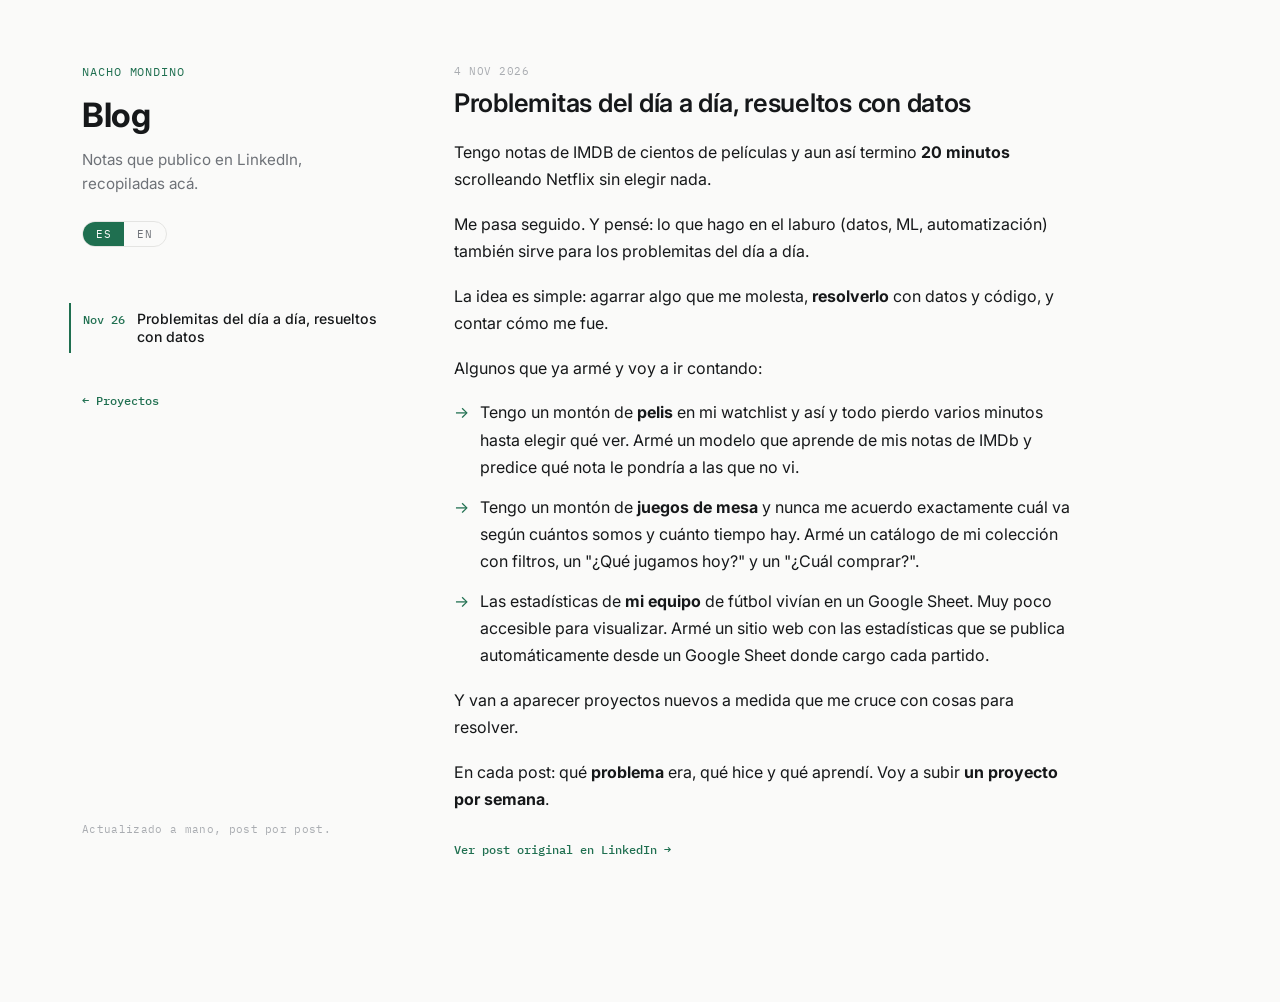
==== blog.html @ 65b8c3e7 "Agregar blog con el primer post y extraer JS compartido a site.js Co-Authored-By: Claude Sonnet 5.5 " ====
<!doctype html>
<html lang="es">
<head>
  <meta charset="utf-8">
  <meta name="viewport" content="width=device-width, initial-scale=1, viewport-fit=cover">
  <title>Blog · Ignacio Mondino</title>
  <meta name="description" content="Notas y artículos de Ignacio Mondino sobre producto, datos y proyectos propios.">
  <link rel="icon" type="image/svg+xml" href="favicon.svg">

  <meta property="og:type" content="website">
  <meta property="og:url" content="https://nachomondino1.github.io/portfolio/blog.html">
  <meta property="og:title" content="Blog · Ignacio Mondino">
  <meta property="og:description" content="Notas y artículos de Ignacio Mondino sobre producto, datos y proyectos propios.">
  <meta property="og:image" content="https://nachomondino1.github.io/portfolio/og-image.png">
  <meta property="og:image:width" content="1200">
  <meta property="og:image:height" content="630">
  <meta name="twitter:card" content="summary_large_image">
  <meta name="twitter:title" content="Blog · Ignacio Mondino">
  <meta name="twitter:description" content="Notas y artículos de Ignacio Mondino sobre producto, datos y proyectos propios.">
  <meta name="twitter:image" content="https://nachomondino1.github.io/portfolio/og-image.png">
  <link rel="preconnect" href="https://fonts.gstatic.com" crossorigin>
  <link rel="stylesheet" href="https://fonts.googleapis.com/css2?family=Inter:wght@400;500;600;700&family=IBM+Plex+Mono:wght@400;500&display=swap">
  <link rel="stylesheet" href="styles.css">
  <script>
    try {
      if (localStorage.getItem("ficheroLang") === "en") document.documentElement.setAttribute("lang", "en");
    } catch (e) {}
  </script>
</head>
<body>
  <div class="layout">
    <aside class="sidebar">
      <div class="sidebar-inner">
        <div class="identity">
          <p class="eyebrow">Nacho Mondino</p>
          <h1>Blog</h1>
          <p class="intro">
            <span data-lang="es">Notas que publico en LinkedIn, recopiladas acá.</span>
            <span data-lang="en" hidden>Notes I publish on LinkedIn, collected here. Posts are in Spanish.</span>
          </p>
          <div class="lang-toggle" role="group" aria-label="Idioma / Language">
            <button type="button" data-lang-btn="es">ES</button>
            <button type="button" data-lang-btn="en">EN</button>
          </div>
        </div>

        <nav class="toc" aria-label="Índice de posts">
          <ol>
            <li><a href="#problemitas-con-datos" data-toc="problemitas-con-datos"><span class="n">Nov 26</span><span class="t">Problemitas del día a día, resueltos con datos</span></a></li>
          </ol>
        </nav>

        <a class="side-link" href="index.html"><span data-lang="es">← Proyectos</span><span data-lang="en" hidden>← Projects</span></a>

        <p class="sidebar-foot">
          <span data-lang="es">Actualizado a mano, post por post.</span>
          <span data-lang="en" hidden>Updated by hand, one post at a time.</span>
        </p>
      </div>
    </aside>

    <main class="main">

      <article class="entry post group-start" id="problemitas-con-datos">
        <div class="entry-head">
          <div class="entry-head-main">
            <div class="meta-row">
              <time datetime="2026-11-04">4 Nov 2026</time>
            </div>
            <h2>Problemitas del día a día, resueltos con datos</h2>
          </div>
        </div>
        <div class="entry-body">
          <div class="post-body" lang="es">
            <p>Tengo notas de IMDB de cientos de películas y aun así termino <strong>20 minutos</strong> scrolleando Netflix sin elegir nada.</p>
            <p>Me pasa seguido. Y pensé: lo que hago en el laburo (datos, ML, automatización) también sirve para los problemitas del día a día.</p>
            <p>La idea es simple: agarrar algo que me molesta, <strong>resolverlo</strong> con datos y código, y contar cómo me fue.</p>
            <p>Algunos que ya armé y voy a ir contando:</p>
            <ul class="post-list">
              <li>Tengo un montón de <strong>pelis</strong> en mi watchlist y así y todo pierdo varios minutos hasta elegir qué ver. Armé un modelo que aprende de mis notas de IMDb y predice qué nota le pondría a las que no vi.</li>
              <li>Tengo un montón de <strong>juegos de mesa</strong> y nunca me acuerdo exactamente cuál va según cuántos somos y cuánto tiempo hay. Armé un catálogo de mi colección con filtros, un "¿Qué jugamos hoy?" y un "¿Cuál comprar?".</li>
              <li>Las estadísticas de <strong>mi equipo</strong> de fútbol vivían en un Google Sheet. Muy poco accesible para visualizar. Armé un sitio web con las estadísticas que se publica automáticamente desde un Google Sheet donde cargo cada partido.</li>
            </ul>
            <p>Y van a aparecer proyectos nuevos a medida que me cruce con cosas para resolver.</p>
            <p>En cada post: qué <strong>problema</strong> era, qué hice y qué aprendí. Voy a subir <strong>un proyecto por semana</strong>.</p>
          </div>
          <div class="links">
            <a href="https://www.linkedin.com/feed/update/urn:li:activity:7523444317441384449/" target="_blank" rel="noopener"><span data-lang="es">Ver post original en LinkedIn →</span><span data-lang="en" hidden>View original post on LinkedIn →</span></a>
          </div>
        </div>
      </article>

    </main>
  </div>

  <script src="site.js"></script>
</body>
</html>
---- styles.css ----
:root {
  color-scheme: light;
  --bg: #fafaf9;
  --bg-sidebar: #fafaf9;
  --ink: #16181a;
  --ink-muted: #6e7278;
  --ink-faint: #a9acb1;
  --rule: #e4e4e2;
  --accent: #1f6f50;
  --accent-soft: #1f6f501a;
  --live: #1f6f50;
  --paused: #a05a1f;
  --focus: #1f6f50;
}

@media (prefers-color-scheme: dark) {
  :root:not([data-theme="light"]) {
    color-scheme: dark;
    --bg: #0e0f10;
    --bg-sidebar: #0e0f10;
    --ink: #eceeec;
    --ink-muted: #93979c;
    --ink-faint: #54585d;
    --rule: #262829;
    --accent: #6fd3a8;
    --accent-soft: #6fd3a81a;
    --live: #6fd3a8;
    --paused: #e3a564;
    --focus: #6fd3a8;
  }
}

:root[data-theme="dark"] {
  color-scheme: dark;
  --bg: #0e0f10;
  --bg-sidebar: #0e0f10;
  --ink: #eceeec;
  --ink-muted: #93979c;
  --ink-faint: #54585d;
  --rule: #262829;
  --accent: #6fd3a8;
  --accent-soft: #6fd3a81a;
  --live: #6fd3a8;
  --paused: #e3a564;
  --focus: #6fd3a8;
}

* {
  box-sizing: border-box;
}

html {
  scroll-padding-top: 24px;
}

@media (prefers-reduced-motion: no-preference) {
  html {
    scroll-behavior: smooth;
  }
}

body {
  margin: 0;
  background: var(--bg);
  color: var(--ink);
  font-family: "Inter", system-ui, sans-serif;
  -webkit-font-smoothing: antialiased;
}

img {
  max-width: 100%;
}

a {
  color: inherit;
}

a:focus-visible,
button:focus-visible {
  outline: 2px solid var(--focus);
  outline-offset: 2px;
}

.layout {
  max-width: 1180px;
  margin: 0 auto;
  padding: 0 32px;
  display: grid;
  grid-template-columns: 300px minmax(0, 1fr);
  gap: 72px;
  align-items: start;
}

.sidebar {
  position: sticky;
  top: 0;
  padding-top: 64px;
  padding-bottom: 64px;
  min-height: 100vh;
  display: flex;
  flex-direction: column;
}

.sidebar-inner {
  display: flex;
  flex-direction: column;
  flex: 1;
}

.eyebrow {
  font-family: "IBM Plex Mono", ui-monospace, monospace;
  font-size: 0.72rem;
  letter-spacing: 0.08em;
  text-transform: uppercase;
  color: var(--accent);
  margin: 0 0 18px;
}

.identity h1 {
  font-family: "Inter", system-ui, sans-serif;
  font-weight: 700;
  font-size: 2.1rem;
  line-height: 1.1;
  margin: 0 0 14px;
  letter-spacing: -0.01em;
}

.intro {
  color: var(--ink-muted);
  font-size: 0.95rem;
  line-height: 1.6;
  margin: 0 0 24px;
  max-width: 34ch;
}

.lang-toggle {
  display: inline-flex;
  border: 1px solid var(--rule);
  border-radius: 20px;
  overflow: hidden;
  width: fit-content;
}

.lang-toggle button {
  appearance: none;
  border: 0;
  background: transparent;
  color: var(--ink-muted);
  font-family: "IBM Plex Mono", ui-monospace, monospace;
  font-size: 0.68rem;
  letter-spacing: 0.06em;
  padding: 5px 13px;
  cursor: pointer;
}

.lang-toggle button[aria-pressed="true"] {
  background: var(--accent);
  color: var(--bg);
}

.toc {
  margin-top: 56px;
}

.toc-group {
  font-family: "IBM Plex Mono", ui-monospace, monospace;
  font-size: 0.64rem;
  letter-spacing: 0.08em;
  text-transform: uppercase;
  color: var(--ink-faint);
  margin: 20px 0 6px;
}

.toc-group:first-child {
  margin-top: 0;
}

.toc ol {
  list-style: none;
  margin: 0;
  padding: 0;
  display: flex;
  flex-direction: column;
  gap: 2px;
}

.toc a {
  display: flex;
  align-items: baseline;
  gap: 12px;
  padding: 7px 0;
  text-decoration: none;
  color: var(--ink-muted);
  font-size: 0.88rem;
  border-left: 2px solid transparent;
  padding-left: 12px;
  margin-left: -13px;
  transition: color 0.15s ease, border-color 0.15s ease;
}

.toc .n {
  font-family: "IBM Plex Mono", ui-monospace, monospace;
  font-size: 0.72rem;
  color: var(--ink-faint);
  flex-shrink: 0;
}

.toc .t {
  line-height: 1.3;
}

.toc a:hover {
  color: var(--ink);
}

.toc a.active {
  color: var(--ink);
  border-left-color: var(--accent);
  font-weight: 500;
}

.toc a.active .n {
  color: var(--accent);
}

.side-link {
  align-self: flex-start;
  margin-top: 40px;
  font-family: "IBM Plex Mono", ui-monospace, monospace;
  font-size: 0.74rem;
  font-weight: 500;
  color: var(--accent);
  text-decoration: none;
  border-bottom: 1px solid transparent;
}

.side-link:hover,
.side-link:focus-visible {
  border-bottom-color: var(--accent);
}

.sidebar-foot {
  margin: auto 0 0;
  padding-top: 32px;
  font-family: "IBM Plex Mono", ui-monospace, monospace;
  font-size: 0.68rem;
  color: var(--ink-faint);
  letter-spacing: 0.03em;
}

.main {
  padding-top: 64px;
  padding-bottom: 96px;
  min-width: 0;
}

.group-head {
  padding: 48px 0 18px;
  border-top: 1px solid var(--rule);
}

.group-head:first-child {
  padding-top: 4px;
  border-top: none;
}

.group-label {
  font-family: "IBM Plex Mono", ui-monospace, monospace;
  font-size: 0.72rem;
  letter-spacing: 0.08em;
  text-transform: uppercase;
  color: var(--accent);
}

.entry {
  padding: 48px 0;
  border-top: 1px solid var(--rule);
  scroll-margin-top: 24px;
}

.entry.group-start {
  padding-top: 0;
  border-top: none;
}

.entry-head {
  display: flex;
  gap: 20px;
  margin-bottom: 20px;
}

.index {
  font-family: "IBM Plex Mono", ui-monospace, monospace;
  font-size: 0.78rem;
  color: var(--ink-faint);
  padding-top: 5px;
  flex-shrink: 0;
}

.entry-head-main {
  min-width: 0;
}

.meta-row {
  display: flex;
  align-items: center;
  gap: 10px;
  margin-bottom: 10px;
  font-family: "IBM Plex Mono", ui-monospace, monospace;
  font-size: 0.68rem;
  letter-spacing: 0.05em;
  text-transform: uppercase;
  color: var(--ink-faint);
}

.status {
  display: inline-flex;
  align-items: center;
  gap: 6px;
}

.status.live {
  color: var(--live);
}

.status.paused {
  color: var(--paused);
}

.status::before {
  content: "";
  width: 6px;
  height: 6px;
  border-radius: 50%;
  background: currentColor;
}

.entry h2 {
  font-family: "Inter", system-ui, sans-serif;
  font-weight: 600;
  font-size: 1.6rem;
  letter-spacing: -0.01em;
  margin: 0;
  line-height: 1.2;
}

.role {
  margin: 6px 0 0;
  font-family: "IBM Plex Mono", ui-monospace, monospace;
  font-size: 0.74rem;
  color: var(--ink-muted);
}

.entry-body {
  max-width: 62ch;
  padding-left: 48px;
}

.line {
  display: flex;
  gap: 14px;
  margin: 0 0 20px;
  font-size: 0.9rem;
  line-height: 1.6;
}

.label {
  font-family: "IBM Plex Mono", ui-monospace, monospace;
  font-size: 0.68rem;
  letter-spacing: 0.06em;
  text-transform: uppercase;
  color: var(--accent);
  flex-shrink: 0;
  padding-top: 2px;
}

.line .value {
  color: var(--ink-muted);
  overflow-wrap: anywhere;
}

.block {
  margin: 0 0 20px;
}

.block .label {
  display: block;
  margin-bottom: 8px;
}

.block p {
  margin: 0;
  color: var(--ink);
  font-size: 1rem;
  line-height: 1.65;
}

.block ul {
  margin: 0;
  padding-left: 1.1em;
  color: var(--ink-muted);
  font-size: 0.9rem;
  line-height: 1.6;
}

.block li {
  margin-bottom: 4px;
}

.block li:last-child {
  margin-bottom: 0;
}

.links {
  display: flex;
  flex-wrap: wrap;
  align-items: center;
  gap: 8px 18px;
  margin-top: 28px;
  font-family: "IBM Plex Mono", ui-monospace, monospace;
  font-size: 0.74rem;
}

.url {
  color: var(--ink-faint);
  overflow: hidden;
  text-overflow: ellipsis;
  white-space: nowrap;
  max-width: 220px;
}

.links a {
  color: var(--accent);
  text-decoration: none;
  font-weight: 500;
  white-space: nowrap;
  border-bottom: 1px solid transparent;
}

.links a:hover,
.links a:focus-visible {
  border-bottom-color: var(--accent);
}

.post .entry-body {
  padding-left: 0;
}

.post h2 {
  margin-top: 0;
}

.post-body p {
  margin: 0 0 1.1em;
  font-size: 1rem;
  line-height: 1.7;
}

.post-body p:last-child {
  margin-bottom: 0;
}

.post-list {
  list-style: none;
  margin: 0 0 1.1em;
  padding: 0;
}

.post-list li {
  position: relative;
  margin-bottom: 0.8em;
  padding-left: 1.6em;
  font-size: 1rem;
  line-height: 1.7;
}

.post-list li::before {
  content: "→";
  position: absolute;
  left: 0;
  color: var(--accent);
}

.empty {
  margin: 0;
  color: var(--ink-muted);
  font-size: 0.95rem;
  line-height: 1.6;
}

@media (max-width: 960px) {
  .layout {
    grid-template-columns: minmax(0, 1fr);
    gap: 0;
    padding: 0 20px;
  }

  .sidebar {
    position: static;
    min-height: 0;
    padding: 40px 0 32px;
  }

  .toc {
    margin-top: 32px;
  }

  .sidebar-foot {
    margin-top: 32px;
    padding-top: 0;
  }

  .main {
    padding-top: 8px;
    padding-bottom: 64px;
  }

  .entry-body {
    padding-left: 0;
  }

  .entry-head {
    gap: 12px;
  }
}

@media (max-width: 560px) {
  .identity h1 {
    font-size: 1.8rem;
  }

  .entry h2 {
    font-size: 1.35rem;
  }

  .links {
    gap: 6px 14px;
  }

  .url {
    flex-basis: 100%;
    max-width: 100%;
  }
}

[hidden]:not([hidden="until-found"]) {
  display: none !important;
}
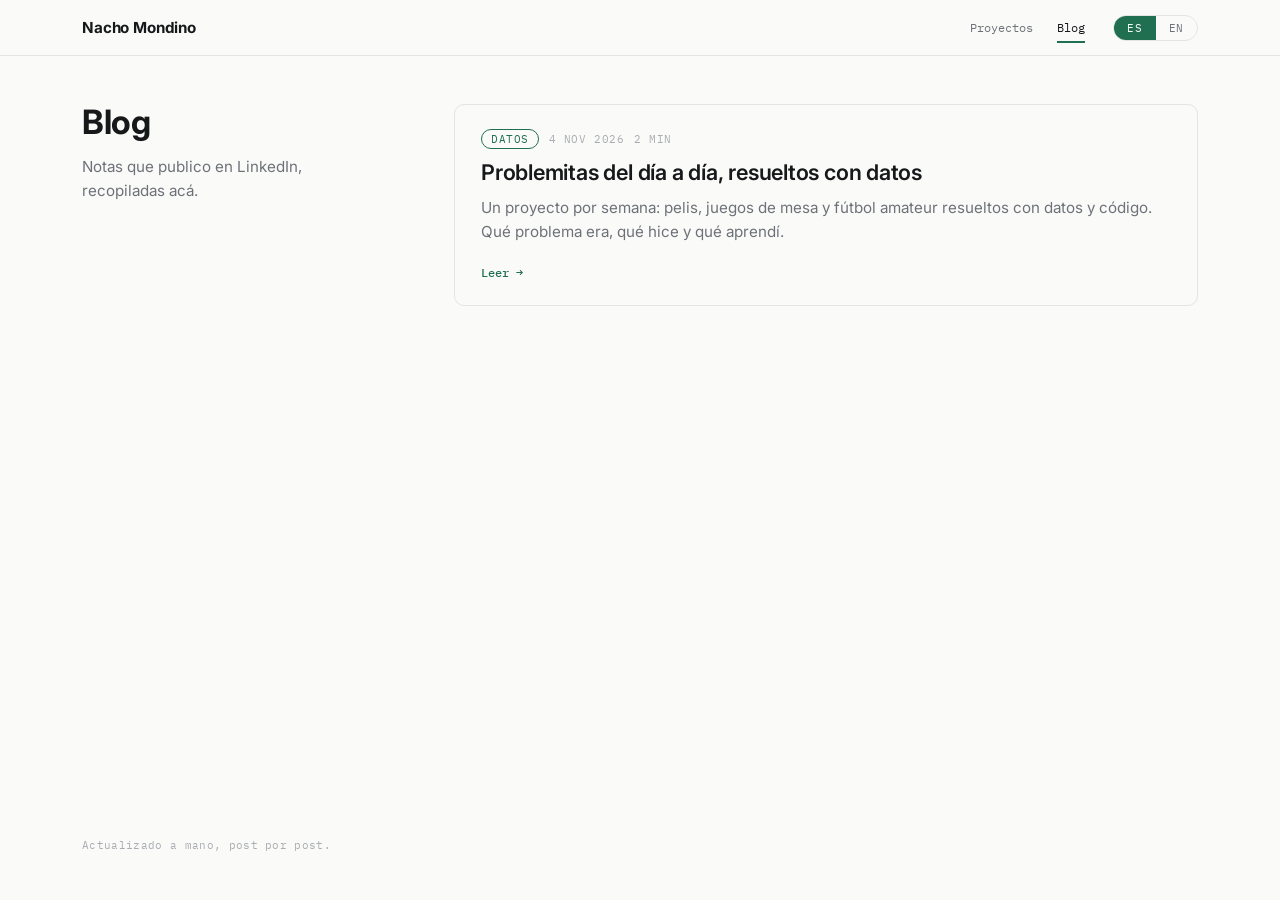
==== commit 0e330a20: "Agregar navbar, home con hero, blog en cards y posts individuales Co-Authored-By: Claude Sonnet 5.5 " ====
--- a/blog.html
+++ b/blog.html
@@ -28,30 +28,29 @@
   </script>
 </head>
 <body>
+  <header class="topbar">
+    <div class="topbar-inner">
+      <a class="brand" href="index.html">Nacho Mondino</a>
+      <nav class="topnav" aria-label="Principal">
+        <a href="proyectos.html"><span data-lang="es">Proyectos</span><span data-lang="en" hidden>Projects</span></a>
+        <a href="blog.html" aria-current="page"><span data-lang="es">Blog</span><span data-lang="en" hidden>Blog</span></a>
+      </nav>
+      <div class="lang-toggle" role="group" aria-label="Idioma / Language">
+        <button type="button" data-lang-btn="es">ES</button>
+        <button type="button" data-lang-btn="en">EN</button>
+      </div>
+    </div>
+  </header>
   <div class="layout">
     <aside class="sidebar">
       <div class="sidebar-inner">
         <div class="identity">
-          <p class="eyebrow">Nacho Mondino</p>
           <h1>Blog</h1>
           <p class="intro">
             <span data-lang="es">Notas que publico en LinkedIn, recopiladas acá.</span>
             <span data-lang="en" hidden>Notes I publish on LinkedIn, collected here. Posts are in Spanish.</span>
           </p>
-          <div class="lang-toggle" role="group" aria-label="Idioma / Language">
-            <button type="button" data-lang-btn="es">ES</button>
-            <button type="button" data-lang-btn="en">EN</button>
-          </div>
         </div>
-
-        <nav class="toc" aria-label="Índice de posts">
-          <ol>
-            <li><a href="#problemitas-con-datos" data-toc="problemitas-con-datos"><span class="n">Nov 26</span><span class="t">Problemitas del día a día, resueltos con datos</span></a></li>
-          </ol>
-        </nav>
-
-        <a class="side-link" href="index.html"><span data-lang="es">← Proyectos</span><span data-lang="en" hidden>← Projects</span></a>
-
         <p class="sidebar-foot">
           <span data-lang="es">Actualizado a mano, post por post.</span>
           <span data-lang="en" hidden>Updated by hand, one post at a time.</span>
@@ -60,36 +59,18 @@
     </aside>
 
     <main class="main">
-
-      <article class="entry post group-start" id="problemitas-con-datos">
-        <div class="entry-head">
-          <div class="entry-head-main">
-            <div class="meta-row">
-              <time datetime="2026-11-04">4 Nov 2026</time>
-            </div>
-            <h2>Problemitas del día a día, resueltos con datos</h2>
+      <div class="cards">
+        <a class="card" href="blog/problemitas-con-datos.html">
+          <div class="meta-row">
+            <span class="tag">Datos</span>
+            <time datetime="2026-11-04">4 Nov 2026</time>
+            <span>2 min</span>
           </div>
-        </div>
-        <div class="entry-body">
-          <div class="post-body" lang="es">
-            <p>Tengo notas de IMDB de cientos de películas y aun así termino <strong>20 minutos</strong> scrolleando Netflix sin elegir nada.</p>
-            <p>Me pasa seguido. Y pensé: lo que hago en el laburo (datos, ML, automatización) también sirve para los problemitas del día a día.</p>
-            <p>La idea es simple: agarrar algo que me molesta, <strong>resolverlo</strong> con datos y código, y contar cómo me fue.</p>
-            <p>Algunos que ya armé y voy a ir contando:</p>
-            <ul class="post-list">
-              <li>Tengo un montón de <strong>pelis</strong> en mi watchlist y así y todo pierdo varios minutos hasta elegir qué ver. Armé un modelo que aprende de mis notas de IMDb y predice qué nota le pondría a las que no vi.</li>
-              <li>Tengo un montón de <strong>juegos de mesa</strong> y nunca me acuerdo exactamente cuál va según cuántos somos y cuánto tiempo hay. Armé un catálogo de mi colección con filtros, un "¿Qué jugamos hoy?" y un "¿Cuál comprar?".</li>
-              <li>Las estadísticas de <strong>mi equipo</strong> de fútbol vivían en un Google Sheet. Muy poco accesible para visualizar. Armé un sitio web con las estadísticas que se publica automáticamente desde un Google Sheet donde cargo cada partido.</li>
-            </ul>
-            <p>Y van a aparecer proyectos nuevos a medida que me cruce con cosas para resolver.</p>
-            <p>En cada post: qué <strong>problema</strong> era, qué hice y qué aprendí. Voy a subir <strong>un proyecto por semana</strong>.</p>
-          </div>
-          <div class="links">
-            <a href="https://www.linkedin.com/feed/update/urn:li:activity:7523444317441384449/" target="_blank" rel="noopener"><span data-lang="es">Ver post original en LinkedIn →</span><span data-lang="en" hidden>View original post on LinkedIn →</span></a>
-          </div>
-        </div>
-      </article>
-
+          <h2>Problemitas del día a día, resueltos con datos</h2>
+          <p>Un proyecto por semana: pelis, juegos de mesa y fútbol amateur resueltos con datos y código. Qué problema era, qué hice y qué aprendí.</p>
+          <span class="card-cta"><span data-lang="es">Leer →</span><span data-lang="en" hidden>Read →</span></span>
+        </a>
+      </div>
     </main>
   </div>
 
--- a/styles.css
+++ b/styles.css
@@ -50,7 +50,7 @@
 }
 
 html {
-  scroll-padding-top: 24px;
+  scroll-padding-top: 80px;
 }
 
 @media (prefers-reduced-motion: no-preference) {
@@ -79,6 +79,57 @@
 button:focus-visible {
   outline: 2px solid var(--focus);
   outline-offset: 2px;
+}
+
+.topbar {
+  position: sticky;
+  top: 0;
+  z-index: 10;
+  height: 56px;
+  background: color-mix(in srgb, var(--bg) 88%, transparent);
+  backdrop-filter: blur(10px);
+  border-bottom: 1px solid var(--rule);
+}
+
+.topbar-inner {
+  max-width: 1180px;
+  height: 100%;
+  margin: 0 auto;
+  padding: 0 32px;
+  display: flex;
+  align-items: center;
+  gap: 28px;
+}
+
+.brand {
+  font-weight: 700;
+  font-size: 0.95rem;
+  letter-spacing: -0.01em;
+  text-decoration: none;
+  margin-right: auto;
+}
+
+.topnav {
+  display: flex;
+  gap: 24px;
+}
+
+.topnav a {
+  font-family: "IBM Plex Mono", ui-monospace, monospace;
+  font-size: 0.78rem;
+  color: var(--ink-muted);
+  text-decoration: none;
+  padding: 6px 0;
+  border-bottom: 2px solid transparent;
+}
+
+.topnav a:hover {
+  color: var(--ink);
+}
+
+.topnav a[aria-current="page"] {
+  color: var(--ink);
+  border-bottom-color: var(--accent);
 }
 
 .layout {
@@ -93,10 +144,10 @@
 
 .sidebar {
   position: sticky;
-  top: 0;
-  padding-top: 64px;
-  padding-bottom: 64px;
-  min-height: 100vh;
+  top: 56px;
+  padding-top: 48px;
+  padding-bottom: 48px;
+  min-height: calc(100vh - 56px);
   display: flex;
   flex-direction: column;
 }
@@ -249,7 +300,7 @@
 }
 
 .main {
-  padding-top: 64px;
+  padding-top: 48px;
   padding-bottom: 96px;
   min-width: 0;
 }
@@ -275,7 +326,7 @@
 .entry {
   padding: 48px 0;
   border-top: 1px solid var(--rule);
-  scroll-margin-top: 24px;
+  scroll-margin-top: 80px;
 }
 
 .entry.group-start {
@@ -488,7 +539,243 @@
   line-height: 1.6;
 }
 
+.cards {
+  display: grid;
+  gap: 16px;
+}
+
+.card {
+  display: block;
+  padding: 24px 26px;
+  border: 1px solid var(--rule);
+  border-radius: 10px;
+  text-decoration: none;
+  transition: border-color 0.15s ease, transform 0.15s ease;
+}
+
+.card:hover,
+.card:focus-visible {
+  border-color: var(--accent);
+  transform: translateY(-2px);
+}
+
+.card h2 {
+  font-weight: 600;
+  font-size: 1.35rem;
+  letter-spacing: -0.01em;
+  line-height: 1.25;
+  margin: 0 0 10px;
+}
+
+.card p {
+  margin: 0 0 16px;
+  color: var(--ink-muted);
+  font-size: 0.95rem;
+  line-height: 1.6;
+}
+
+.card-cta {
+  font-family: "IBM Plex Mono", ui-monospace, monospace;
+  font-size: 0.74rem;
+  font-weight: 500;
+  color: var(--accent);
+}
+
+.tag {
+  color: var(--accent);
+  border: 1px solid var(--accent);
+  border-radius: 20px;
+  padding: 2px 9px;
+}
+
+.article-page {
+  max-width: 720px;
+  margin: 0 auto;
+  padding: 48px 20px 96px;
+}
+
+.hero {
+  border-bottom: 1px solid var(--rule);
+  background: radial-gradient(ellipse at 80% 0%, var(--accent-soft), transparent 60%);
+}
+
+.hero-inner {
+  max-width: 1180px;
+  margin: 0 auto;
+  padding: 72px 32px;
+  display: grid;
+  grid-template-columns: minmax(0, 1.2fr) minmax(0, 0.8fr);
+  gap: 64px;
+  align-items: center;
+}
+
+.hero h1 {
+  font-weight: 700;
+  font-size: clamp(2.2rem, 5vw, 3.6rem);
+  line-height: 1.05;
+  letter-spacing: -0.025em;
+  margin: 0 0 22px;
+}
+
+.hero .lead {
+  max-width: 48ch;
+  margin: 0 0 32px;
+}
+
+.hero-photo {
+  width: 100%;
+  max-width: 400px;
+  height: auto;
+  aspect-ratio: 4 / 5;
+  object-fit: cover;
+  object-position: 50% 20%;
+  border-radius: 14px;
+  border: 1px solid var(--rule);
+  justify-self: end;
+}
+
+.cta-row {
+  display: flex;
+  flex-wrap: wrap;
+  gap: 12px;
+  margin-bottom: 28px;
+}
+
+.btn {
+  display: inline-block;
+  padding: 12px 22px;
+  border: 1px solid var(--rule);
+  border-radius: 8px;
+  font-weight: 500;
+  font-size: 0.95rem;
+  text-decoration: none;
+  transition: border-color 0.15s ease;
+}
+
+.btn:hover {
+  border-color: var(--accent);
+}
+
+.btn-primary {
+  background: var(--accent);
+  border-color: var(--accent);
+  color: var(--bg);
+}
+
+.social {
+  display: flex;
+  gap: 20px;
+  font-family: "IBM Plex Mono", ui-monospace, monospace;
+  font-size: 0.78rem;
+}
+
+.social a {
+  color: var(--ink-muted);
+  text-decoration: none;
+}
+
+.social a:hover {
+  color: var(--accent);
+}
+
+@media (max-width: 800px) {
+  .hero-inner {
+    grid-template-columns: minmax(0, 1fr);
+    padding: 40px 20px;
+    gap: 32px;
+  }
+
+  .hero-photo {
+    order: -1;
+    max-width: 260px;
+    justify-self: start;
+  }
+}
+
+.home h1 {
+  margin-bottom: 20px;
+}
+
+.home .eyebrow {
+  margin-bottom: 14px;
+}
+
+.lead {
+  color: var(--ink-muted);
+  font-size: 1.1rem;
+  line-height: 1.65;
+  margin: 0 0 8px;
+}
+
+.home section {
+  margin-top: 48px;
+}
+
+.home h2 {
+  font-size: 0.72rem;
+  font-family: "IBM Plex Mono", ui-monospace, monospace;
+  letter-spacing: 0.08em;
+  text-transform: uppercase;
+  color: var(--accent);
+  font-weight: 500;
+  margin: 0 0 16px;
+}
+
+.home .card h2 {
+  font-family: "Inter", system-ui, sans-serif;
+  font-size: 1.35rem;
+  text-transform: none;
+  letter-spacing: -0.01em;
+  color: var(--ink);
+  font-weight: 600;
+  margin: 0 0 10px;
+}
+
+.home section p {
+  margin: 0 0 1em;
+  line-height: 1.7;
+}
+
+.home .cards {
+  margin-top: 56px;
+  grid-template-columns: repeat(2, minmax(0, 1fr));
+}
+
+@media (max-width: 560px) {
+  .home .cards {
+    grid-template-columns: minmax(0, 1fr);
+  }
+}
+
+.back {
+  display: inline-block;
+  margin-bottom: 32px;
+  font-family: "IBM Plex Mono", ui-monospace, monospace;
+  font-size: 0.74rem;
+  color: var(--accent);
+  text-decoration: none;
+}
+
+.article-page h1 {
+  font-weight: 700;
+  font-size: 2.1rem;
+  line-height: 1.15;
+  letter-spacing: -0.015em;
+  margin: 0 0 28px;
+}
+
+.en-note {
+  color: var(--ink-faint);
+  font-size: 0.85rem;
+  margin: -12px 0 20px;
+}
+
 @media (max-width: 960px) {
+  .topbar-inner {
+    padding: 0 20px;
+    gap: 18px;
+  }
+
   .layout {
     grid-template-columns: minmax(0, 1fr);
     gap: 0;
@@ -525,6 +812,22 @@
 }
 
 @media (max-width: 560px) {
+  .article-page h1 {
+    font-size: 1.7rem;
+  }
+
+  .topbar-inner {
+    gap: 14px;
+  }
+
+  .brand {
+    font-size: 0.85rem;
+  }
+
+  .topnav {
+    gap: 14px;
+  }
+
   .identity h1 {
     font-size: 1.8rem;
   }
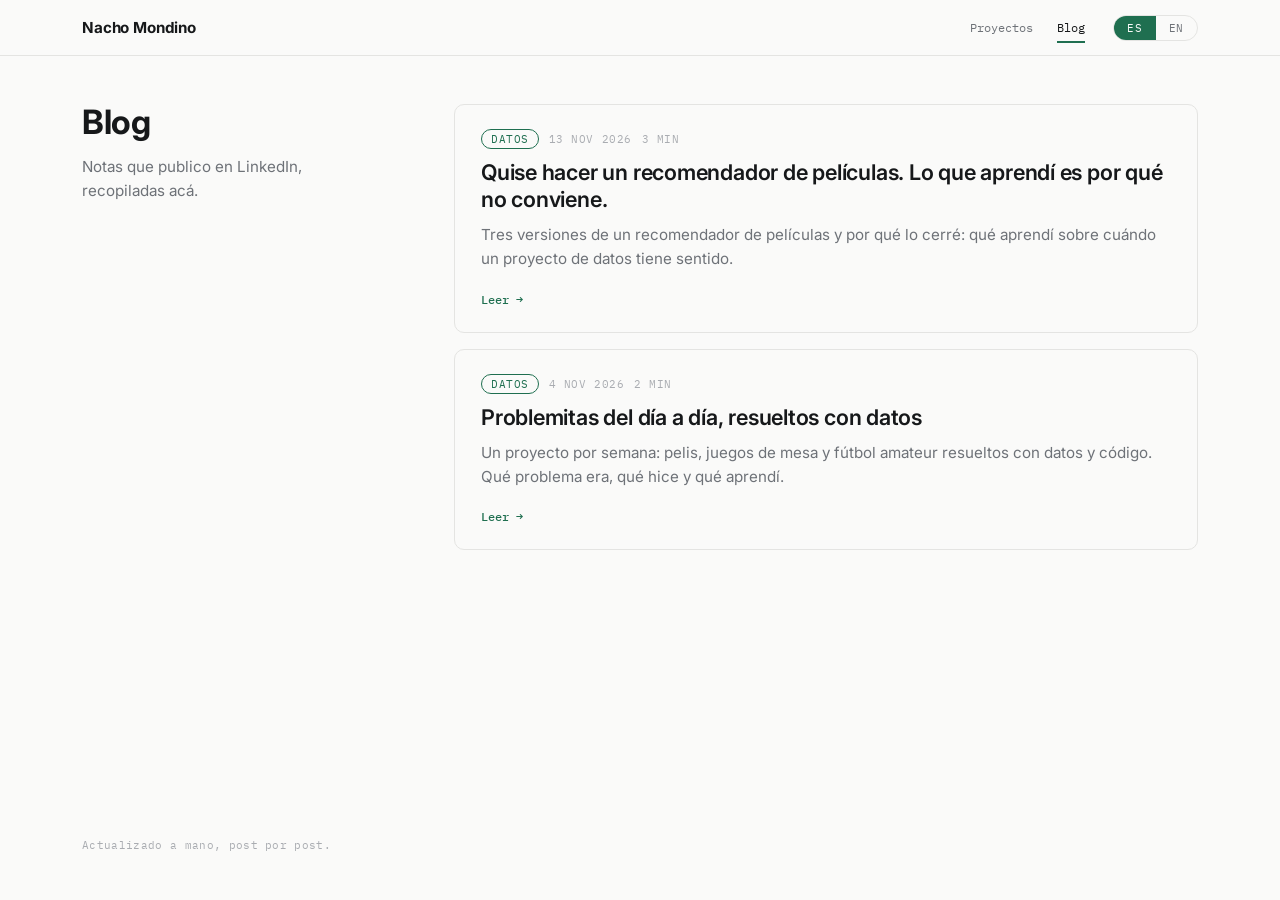
==== commit 93fe4eee: "Agregar post del recomendador de películas al blog Co-Authored-By: Claude Sonnet 5.5 <noreply@anthro" ====
--- a/blog.html
+++ b/blog.html
@@ -60,6 +60,16 @@
 
     <main class="main">
       <div class="cards">
+        <a class="card" href="blog/recomendador-de-peliculas.html">
+          <div class="meta-row">
+            <span class="tag">Datos</span>
+            <time datetime="2026-11-13">13 Nov 2026</time>
+            <span>3 min</span>
+          </div>
+          <h2>Quise hacer un recomendador de películas. Lo que aprendí es por qué no conviene.</h2>
+          <p>Tres versiones de un recomendador de películas y por qué lo cerré: qué aprendí sobre cuándo un proyecto de datos tiene sentido.</p>
+          <span class="card-cta"><span data-lang="es">Leer →</span><span data-lang="en" hidden>Read →</span></span>
+        </a>
         <a class="card" href="blog/problemitas-con-datos.html">
           <div class="meta-row">
             <span class="tag">Datos</span>
--- a/styles.css
+++ b/styles.css
@@ -532,6 +532,14 @@
   color: var(--accent);
 }
 
+.post-list.plain li {
+  padding-left: 0;
+}
+
+.post-list.plain li::before {
+  content: none;
+}
+
 .empty {
   margin: 0;
   color: var(--ink-muted);
